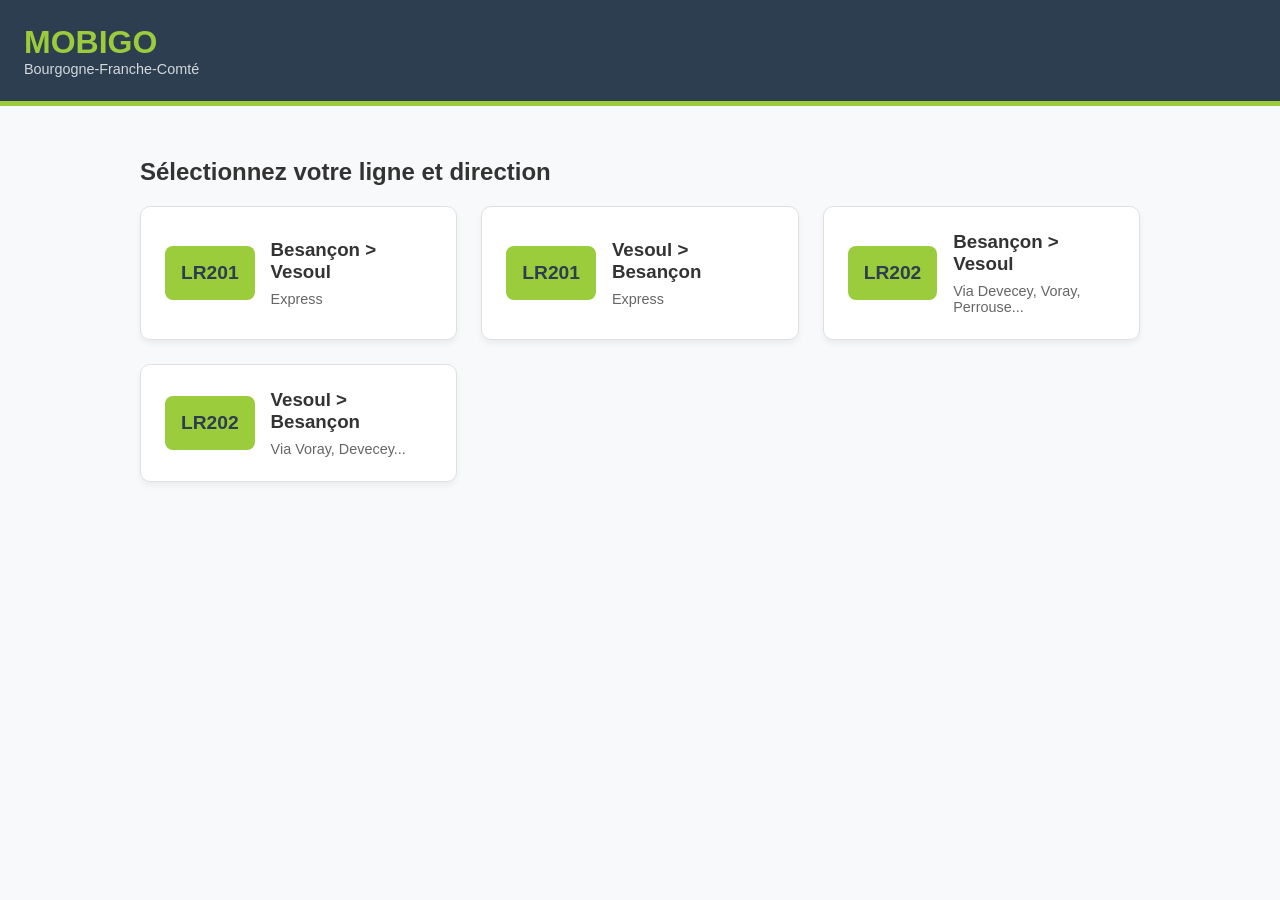
==== index.html @ 8940a07e "Add files via upload" ====
<!DOCTYPE html>
<html lang="fr">
<head>
    <meta charset="UTF-8">
    <meta name="viewport" content="width=device-width, initial-scale=1.0">
    <title>Horaires Mobigo</title>
    <link rel="stylesheet" href="style.css">
</head>
<body>
    <header class="main-header">
        <div class="logo-container">
            <h1>Mobigo</h1>
            <p>Bourgogne-Franche-Comté</p>
        </div>
    </header>
    
    <main>
        <h2>Sélectionnez votre ligne et direction</h2>
        <div class="lignes-grid">
            <!-- LR201 -->
            <a href="lr201_aller.html" class="card-ligne">
                <div class="ligne-badge">LR201</div>
                <div class="ligne-info">
                    <h3>Besançon > Vesoul</h3>
                    <p>Express</p>
                </div>
            </a>
            <a href="lr201_retour.html" class="card-ligne">
                <div class="ligne-badge">LR201</div>
                <div class="ligne-info">
                    <h3>Vesoul > Besançon</h3>
                    <p>Express</p>
                </div>
            </a>

            <!-- LR202 -->
            <a href="lr202_aller.html" class="card-ligne">
                <div class="ligne-badge">LR202</div>
                <div class="ligne-info">
                    <h3>Besançon > Vesoul</h3>
                    <p>Via Devecey, Voray, Perrouse...</p>
                </div>
            </a>
            <a href="lr202_retour.html" class="card-ligne">
                <div class="ligne-badge">LR202</div>
                <div class="ligne-info">
                    <h3>Vesoul > Besançon</h3>
                    <p>Via Voray, Devecey...</p>
                </div>
            </a>
        </div>
    </main>
</body>
</html>
---- style.css ----
:root {
    --mobigo-green: #9bcc3b; /* Vert Mobigo */
    --mobigo-dark: #2c3e50;
    --mobigo-light: #f8f9fa;
    --text-color: #333333;
    --border-color: #e0e0e0;
}

body {
    font-family: 'Segoe UI', Tahoma, Geneva, Verdana, sans-serif;
    margin: 0;
    padding: 0;
    background-color: var(--mobigo-light);
    color: var(--text-color);
}

/* En-tête principal */
.main-header, .ligne-header {
    background-color: var(--mobigo-dark);
    color: white;
    padding: 1.5rem;
    display: flex;
    align-items: center;
    border-bottom: 5px solid var(--mobigo-green);
}

.logo-container h1 {
    margin: 0;
    color: var(--mobigo-green);
    font-size: 2rem;
    text-transform: uppercase;
}

.logo-container p {
    margin: 0;
    font-size: 0.9rem;
    opacity: 0.8;
}

main {
    padding: 2rem 1rem;
    max-width: 1000px;
    margin: 0 auto;
}

/* Grille d'accueil */
.lignes-grid {
    display: grid;
    grid-template-columns: repeat(auto-fit, minmax(300px, 1fr));
    gap: 1.5rem;
    margin-top: 1rem;
}

.card-ligne {
    background: white;
    border-radius: 10px;
    padding: 1.5rem;
    display: flex;
    align-items: center;
    text-decoration: none;
    color: var(--text-color);
    box-shadow: 0 4px 6px rgba(0,0,0,0.05);
    border: 1px solid var(--border-color);
    transition: transform 0.2s, box-shadow 0.2s;
}

.card-ligne:hover {
    transform: translateY(-5px);
    box-shadow: 0 8px 15px rgba(0,0,0,0.1);
    border-color: var(--mobigo-green);
}

.ligne-badge, .ligne-badge-small {
    background-color: var(--mobigo-green);
    color: var(--mobigo-dark);
    font-weight: bold;
    padding: 1rem;
    border-radius: 8px;
    font-size: 1.2rem;
    margin-right: 1rem;
}

.ligne-badge-small {
    padding: 0.5rem;
    font-size: 1rem;
}

.ligne-info h3 { margin: 0 0 0.5rem 0; }
.ligne-info p { margin: 0; color: #666; font-size: 0.9rem; }

/* En-tête de page de ligne */
.ligne-header {
    justify-content: flex-start;
    gap: 1.5rem;
}

.header-title {
    display: flex;
    align-items: center;
}

.btn-retour {
    color: white;
    text-decoration: none;
    font-weight: bold;
    border: 1px solid white;
    padding: 0.5rem 1rem;
    border-radius: 5px;
}
.btn-retour:hover { background-color: rgba(255,255,255,0.1); }

/* Contrôles (Date et Heure) */
.controls-container {
    display: flex;
    justify-content: space-between;
    align-items: center;
    background: white;
    padding: 1rem;
    border-radius: 8px;
    margin-bottom: 1.5rem;
    box-shadow: 0 2px 4px rgba(0,0,0,0.05);
    flex-wrap: wrap;
    gap: 1rem;
}

input[type="date"] {
    padding: 0.5rem;
    border: 1px solid var(--border-color);
    border-radius: 5px;
    font-family: inherit;
    outline: none;
}
input[type="date"]:focus { border-color: var(--mobigo-green); }

.time-indicator {
    font-weight: bold;
    color: var(--mobigo-dark);
}
#current-time-display {
    color: var(--mobigo-green);
    font-size: 1.2rem;
}

/* Tableau des horaires */
.table-container {
    overflow-x: auto;
    background: white;
    border-radius: 8px;
    box-shadow: 0 2px 8px rgba(0,0,0,0.1);
}

.horaires-table {
    width: 100%;
    border-collapse: collapse;
}

.horaires-table th, .horaires-table td {
    padding: 15px;
    text-align: center;
    border-bottom: 1px solid var(--border-color);
    white-space: nowrap;
}

.horaires-table th {
    background-color: var(--mobigo-dark);
    color: white;
    font-weight: normal;
}

.stop-name {
    text-align: left !important;
    font-weight: bold;
    background-color: var(--mobigo-light);
    position: sticky;
    left: 0; /* Permet au nom de l'arrêt de rester visible quand on scroll à droite */
    z-index: 1;
    border-right: 2px solid var(--border-color);
}

/* États des trajets gérés par JavaScript */
.col-past {
    background-color: #f0f0f0;
    color: #999;
}
.col-next {
    background-color: rgba(155, 204, 59, 0.15); /* Vert Mobigo transparent */
    border-left: 3px solid var(--mobigo-green);
    border-right: 3px solid var(--mobigo-green);
    font-weight: bold;
    color: var(--mobigo-dark);
}

.hidden-col {
    display: none !important;
}
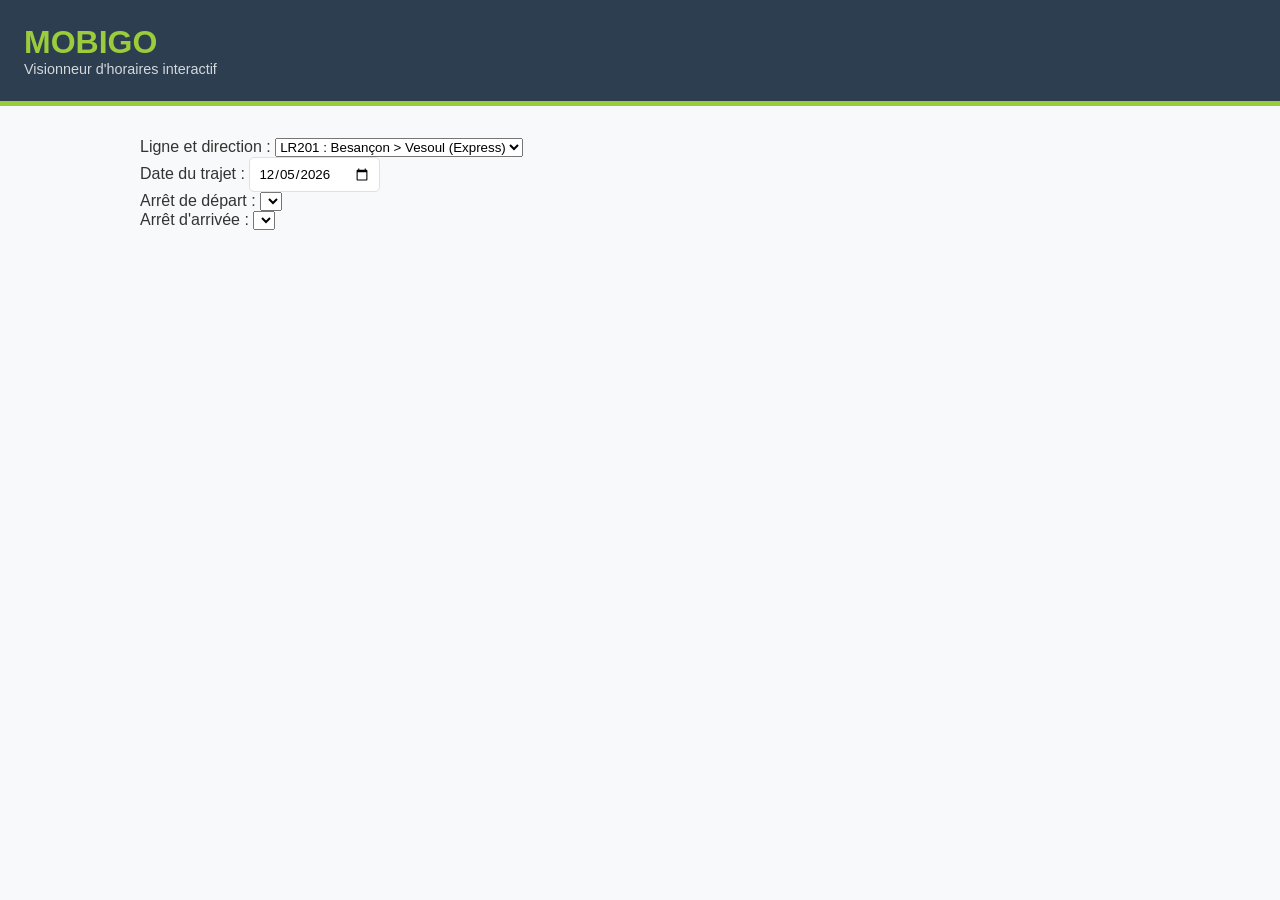
==== commit 52c0286f: "Modify index.html for schedule selection features Updated the title and added form elements for sele" ====
--- a/index.html
+++ b/index.html
@@ -3,52 +3,58 @@
 <head>
     <meta charset="UTF-8">
     <meta name="viewport" content="width=device-width, initial-scale=1.0">
-    <title>Horaires Mobigo</title>
+    <title>Mobigo - Emploi du temps</title>
     <link rel="stylesheet" href="style.css">
 </head>
 <body>
     <header class="main-header">
         <div class="logo-container">
             <h1>Mobigo</h1>
-            <p>Bourgogne-Franche-Comté</p>
+            <p>Visionneur d'horaires interactif</p>
         </div>
     </header>
     
     <main>
-        <h2>Sélectionnez votre ligne et direction</h2>
-        <div class="lignes-grid">
-            <!-- LR201 -->
-            <a href="lr201_aller.html" class="card-ligne">
-                <div class="ligne-badge">LR201</div>
-                <div class="ligne-info">
-                    <h3>Besançon > Vesoul</h3>
-                    <p>Express</p>
+        <div class="controls-card">
+            <div class="form-group">
+                <label>Ligne et direction :</label>
+                <select id="ligne-select">
+                    <option value="lr201_aller">LR201 : Besançon > Vesoul (Express)</option>
+                    <option value="lr201_retour">LR201 : Vesoul > Besançon (Express)</option>
+                    <option value="lr202_aller">LR202 : Besançon > Vesoul</option>
+                    <option value="lr202_retour">LR202 : Vesoul > Besançon</option>
+                </select>
+            </div>
+            
+            <div class="form-group">
+                <label>Date du trajet :</label>
+                <input type="date" id="date-trajet">
+            </div>
+
+            <div class="form-group">
+                <label>Arrêt de départ :</label>
+                <select id="depart-select"></select>
+            </div>
+
+            <div class="form-group">
+                <label>Arrêt d'arrivée :</label>
+                <select id="arrivee-select"></select>
+            </div>
+        </div>
+
+        <div class="agenda-container">
+            <!-- Grille des heures générée par JS -->
+            <div class="time-labels" id="time-labels"></div>
+            
+            <!-- Zone où les trajets s'affichent -->
+            <div class="timeline-grid" id="timeline-grid">
+                <div class="current-time-line" id="current-time-line">
+                    <div class="current-time-dot"></div>
                 </div>
-            </a>
-            <a href="lr201_retour.html" class="card-ligne">
-                <div class="ligne-badge">LR201</div>
-                <div class="ligne-info">
-                    <h3>Vesoul > Besançon</h3>
-                    <p>Express</p>
-                </div>
-            </a>
-
-            <!-- LR202 -->
-            <a href="lr202_aller.html" class="card-ligne">
-                <div class="ligne-badge">LR202</div>
-                <div class="ligne-info">
-                    <h3>Besançon > Vesoul</h3>
-                    <p>Via Devecey, Voray, Perrouse...</p>
-                </div>
-            </a>
-            <a href="lr202_retour.html" class="card-ligne">
-                <div class="ligne-badge">LR202</div>
-                <div class="ligne-info">
-                    <h3>Vesoul > Besançon</h3>
-                    <p>Via Voray, Devecey...</p>
-                </div>
-            </a>
+                <!-- Les cartes de bus apparaîtront ici -->
+            </div>
         </div>
     </main>
+    <script src="script.js"></script>
 </body>
 </html>
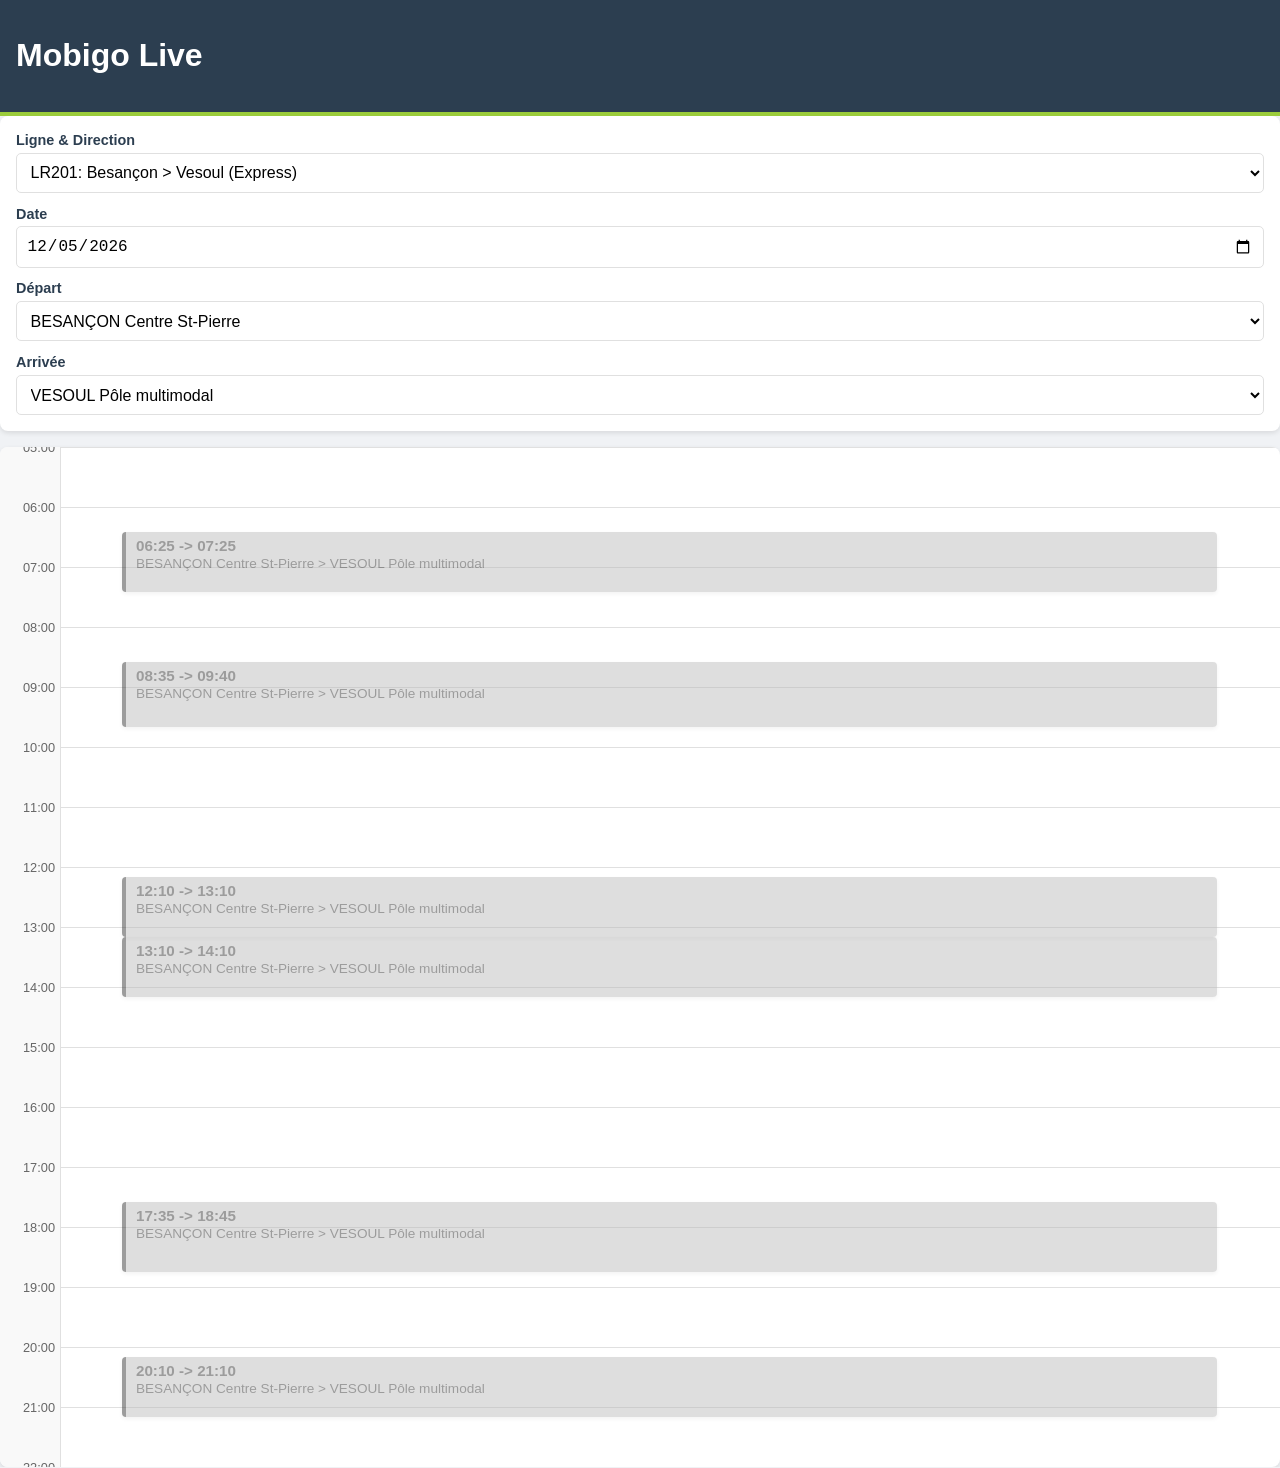
==== commit ae44d301: "Update title and viewport in index.html" ====
--- a/index.html
+++ b/index.html
@@ -2,59 +2,50 @@
 <html lang="fr">
 <head>
     <meta charset="UTF-8">
-    <meta name="viewport" content="width=device-width, initial-scale=1.0">
-    <title>Mobigo - Emploi du temps</title>
+    <meta name="viewport" content="width=device-width, initial-scale=1.0, maximum-scale=1.0, user-scalable=no">
+    <title>Mobigo - Horaires Interactifs</title>
     <link rel="stylesheet" href="style.css">
 </head>
 <body>
     <header class="main-header">
-        <div class="logo-container">
-            <h1>Mobigo</h1>
-            <p>Visionneur d'horaires interactif</p>
-        </div>
+        <h1>Mobigo Live</h1>
     </header>
     
-    <main>
-        <div class="controls-card">
-            <div class="form-group">
-                <label>Ligne et direction :</label>
-                <select id="ligne-select">
-                    <option value="lr201_aller">LR201 : Besançon > Vesoul (Express)</option>
-                    <option value="lr201_retour">LR201 : Vesoul > Besançon (Express)</option>
-                    <option value="lr202_aller">LR202 : Besançon > Vesoul</option>
-                    <option value="lr202_retour">LR202 : Vesoul > Besançon</option>
-                </select>
-            </div>
-            
-            <div class="form-group">
-                <label>Date du trajet :</label>
-                <input type="date" id="date-trajet">
-            </div>
+    <div class="controls-card">
+        <div class="form-group full-width">
+            <label>Ligne & Direction</label>
+            <select id="ligne-select">
+                <option value="lr201_aller">LR201: Besançon > Vesoul (Express)</option>
+                <option value="lr201_retour">LR201: Vesoul > Besançon (Express)</option>
+                <option value="lr202_aller">LR202: Besançon > Vesoul</option>
+                <option value="lr202_retour">LR202: Vesoul > Besançon</option>
+            </select>
+        </div>
+        <div class="form-group full-width">
+            <label>Date</label>
+            <input type="date" id="date-trajet">
+        </div>
+        <div class="form-group">
+            <label>Départ</label>
+            <select id="depart-select"></select>
+        </div>
+        <div class="form-group">
+            <label>Arrivée</label>
+            <select id="arrivee-select"></select>
+        </div>
+    </div>
 
-            <div class="form-group">
-                <label>Arrêt de départ :</label>
-                <select id="depart-select"></select>
-            </div>
-
-            <div class="form-group">
-                <label>Arrêt d'arrivée :</label>
-                <select id="arrivee-select"></select>
-            </div>
-        </div>
-
+    <div class="agenda-wrapper" id="agenda-scroll-area">
         <div class="agenda-container">
-            <!-- Grille des heures générée par JS -->
             <div class="time-labels" id="time-labels"></div>
-            
-            <!-- Zone où les trajets s'affichent -->
             <div class="timeline-grid" id="timeline-grid">
                 <div class="current-time-line" id="current-time-line">
                     <div class="current-time-dot"></div>
                 </div>
-                <!-- Les cartes de bus apparaîtront ici -->
             </div>
         </div>
-    </main>
+    </div>
+
     <script src="script.js"></script>
 </body>
 </html>
--- a/style.css
+++ b/style.css
@@ -1,8 +1,7 @@
 :root {
-    --mobigo-green: #9bcc3b; /* Vert Mobigo */
+    --mobigo-green: #9bcc3b;
     --mobigo-dark: #2c3e50;
-    --mobigo-light: #f8f9fa;
-    --text-color: #333333;
+    --bg-color: #f0f2f5;
     --border-color: #e0e0e0;
 }
 
@@ -10,186 +9,114 @@
     font-family: 'Segoe UI', Tahoma, Geneva, Verdana, sans-serif;
     margin: 0;
     padding: 0;
-    background-color: var(--mobigo-light);
-    color: var(--text-color);
+    background-color: var(--bg-color);
+    color: #333;
 }
 
-/* En-tête principal */
-.main-header, .ligne-header {
+.main-header {
     background-color: var(--mobigo-dark);
     color: white;
-    padding: 1.5rem;
-    display: flex;
-    align-items: center;
-    border-bottom: 5px solid var(--mobigo-green);
+    padding: 1rem;
+    border-bottom: 4px solid var(--mobigo-green);
+    position: sticky;
+    top: 0;
+    z-index: 100;
 }
 
-.logo-container h1 {
-    margin: 0;
-    color: var(--mobigo-green);
-    font-size: 2rem;
-    text-transform: uppercase;
-}
+.logo-container h1 { margin: 0; color: var(--mobigo-green); font-size: 1.5rem; text-transform: uppercase; }
+.logo-container p { margin: 0; font-size: 0.8rem; opacity: 0.8; }
 
-.logo-container p {
-    margin: 0;
-    font-size: 0.9rem;
-    opacity: 0.8;
-}
+main { max-width: 800px; margin: 0 auto; padding: 1rem; }
 
-main {
-    padding: 2rem 1rem;
-    max-width: 1000px;
-    margin: 0 auto;
-}
-
-/* Grille d'accueil */
-.lignes-grid {
-    display: grid;
-    grid-template-columns: repeat(auto-fit, minmax(300px, 1fr));
-    gap: 1.5rem;
-    margin-top: 1rem;
-}
-
-.card-ligne {
-    background: white;
-    border-radius: 10px;
-    padding: 1.5rem;
-    display: flex;
-    align-items: center;
-    text-decoration: none;
-    color: var(--text-color);
-    box-shadow: 0 4px 6px rgba(0,0,0,0.05);
-    border: 1px solid var(--border-color);
-    transition: transform 0.2s, box-shadow 0.2s;
-}
-
-.card-ligne:hover {
-    transform: translateY(-5px);
-    box-shadow: 0 8px 15px rgba(0,0,0,0.1);
-    border-color: var(--mobigo-green);
-}
-
-.ligne-badge, .ligne-badge-small {
-    background-color: var(--mobigo-green);
-    color: var(--mobigo-dark);
-    font-weight: bold;
-    padding: 1rem;
-    border-radius: 8px;
-    font-size: 1.2rem;
-    margin-right: 1rem;
-}
-
-.ligne-badge-small {
-    padding: 0.5rem;
-    font-size: 1rem;
-}
-
-.ligne-info h3 { margin: 0 0 0.5rem 0; }
-.ligne-info p { margin: 0; color: #666; font-size: 0.9rem; }
-
-/* En-tête de page de ligne */
-.ligne-header {
-    justify-content: flex-start;
-    gap: 1.5rem;
-}
-
-.header-title {
-    display: flex;
-    align-items: center;
-}
-
-.btn-retour {
-    color: white;
-    text-decoration: none;
-    font-weight: bold;
-    border: 1px solid white;
-    padding: 0.5rem 1rem;
-    border-radius: 5px;
-}
-.btn-retour:hover { background-color: rgba(255,255,255,0.1); }
-
-/* Contrôles (Date et Heure) */
-.controls-container {
-    display: flex;
-    justify-content: space-between;
-    align-items: center;
+/* Panneau de contrôle */
+.controls-card {
     background: white;
     padding: 1rem;
     border-radius: 8px;
-    margin-bottom: 1.5rem;
-    box-shadow: 0 2px 4px rgba(0,0,0,0.05);
-    flex-wrap: wrap;
-    gap: 1rem;
+    box-shadow: 0 2px 5px rgba(0,0,0,0.1);
+    margin-bottom: 1rem;
+    display: flex;
+    flex-direction: column;
+    gap: 0.8rem;
 }
 
-input[type="date"] {
-    padding: 0.5rem;
-    border: 1px solid var(--border-color);
-    border-radius: 5px;
-    font-family: inherit;
-    outline: none;
-}
-input[type="date"]:focus { border-color: var(--mobigo-green); }
-
-.time-indicator {
-    font-weight: bold;
-    color: var(--mobigo-dark);
-}
-#current-time-display {
-    color: var(--mobigo-green);
-    font-size: 1.2rem;
+.form-group label { font-size: 0.9rem; font-weight: bold; color: var(--mobigo-dark); margin-bottom: 0.3rem; display: block; }
+select, input[type="date"] {
+    width: 100%; padding: 0.6rem; border: 1px solid var(--border-color);
+    border-radius: 5px; font-size: 1rem; box-sizing: border-box; background: #fff;
 }
 
-/* Tableau des horaires */
-.table-container {
-    overflow-x: auto;
+/* Agenda Container */
+.agenda-container {
+    display: flex;
     background: white;
     border-radius: 8px;
-    box-shadow: 0 2px 8px rgba(0,0,0,0.1);
+    box-shadow: 0 2px 5px rgba(0,0,0,0.1);
+    overflow: hidden;
+    height: 1020px; /* 17h * 60px/heure */
+    position: relative;
 }
 
-.horaires-table {
-    width: 100%;
-    border-collapse: collapse;
+.time-labels {
+    width: 60px;
+    background: #f9f9f9;
+    border-right: 1px solid var(--border-color);
+    position: relative;
 }
 
-.horaires-table th, .horaires-table td {
-    padding: 15px;
-    text-align: center;
-    border-bottom: 1px solid var(--border-color);
-    white-space: nowrap;
+.time-label {
+    position: absolute;
+    right: 5px;
+    transform: translateY(-50%);
+    font-size: 0.8rem;
+    color: #666;
 }
 
-.horaires-table th {
-    background-color: var(--mobigo-dark);
-    color: white;
-    font-weight: normal;
+.timeline-grid {
+    flex-grow: 1;
+    position: relative;
+    background-size: 100% 60px; /* Grille d'une heure */
+    background-image: linear-gradient(to bottom, var(--border-color) 1px, transparent 1px);
 }
 
-.stop-name {
-    text-align: left !important;
-    font-weight: bold;
-    background-color: var(--mobigo-light);
-    position: sticky;
-    left: 0; /* Permet au nom de l'arrêt de rester visible quand on scroll à droite */
-    z-index: 1;
-    border-right: 2px solid var(--border-color);
+/* Ligne de l'heure actuelle */
+.current-time-line {
+    position: absolute;
+    width: 100%;
+    border-top: 2px solid #ea4335; /* Rouge Google Agenda */
+    z-index: 50;
+    left: 0;
+    pointer-events: none;
 }
 
-/* États des trajets gérés par JavaScript */
-.col-past {
-    background-color: #f0f0f0;
-    color: #999;
-}
-.col-next {
-    background-color: rgba(155, 204, 59, 0.15); /* Vert Mobigo transparent */
-    border-left: 3px solid var(--mobigo-green);
-    border-right: 3px solid var(--mobigo-green);
-    font-weight: bold;
-    color: var(--mobigo-dark);
+.current-time-dot {
+    position: absolute;
+    width: 10px;
+    height: 10px;
+    background: #ea4335;
+    border-radius: 50%;
+    left: -5px;
+    top: -6px;
 }
 
-.hidden-col {
-    display: none !important;
+/* Carte Trajet (L'événement) */
+.trip-card {
+    position: absolute;
+    left: 5%;
+    width: 90%;
+    background-color: rgba(155, 204, 59, 0.9); /* Vert Mobigo transparent */
+    border-left: 4px solid var(--mobigo-dark);
+    border-radius: 4px;
+    padding: 5px 10px;
+    box-sizing: border-box;
+    color: var(--mobigo-dark);
+    font-size: 0.85rem;
+    overflow: hidden;
+    box-shadow: 0 2px 4px rgba(0,0,0,0.1);
+    display: flex;
+    flex-direction: column;
+    justify-content: flex-start;
 }
+
+.trip-card strong { display: block; font-size: 0.95rem; margin-bottom: 2px; }
+.trip-card.past { opacity: 0.5; filter: grayscale(100%); }
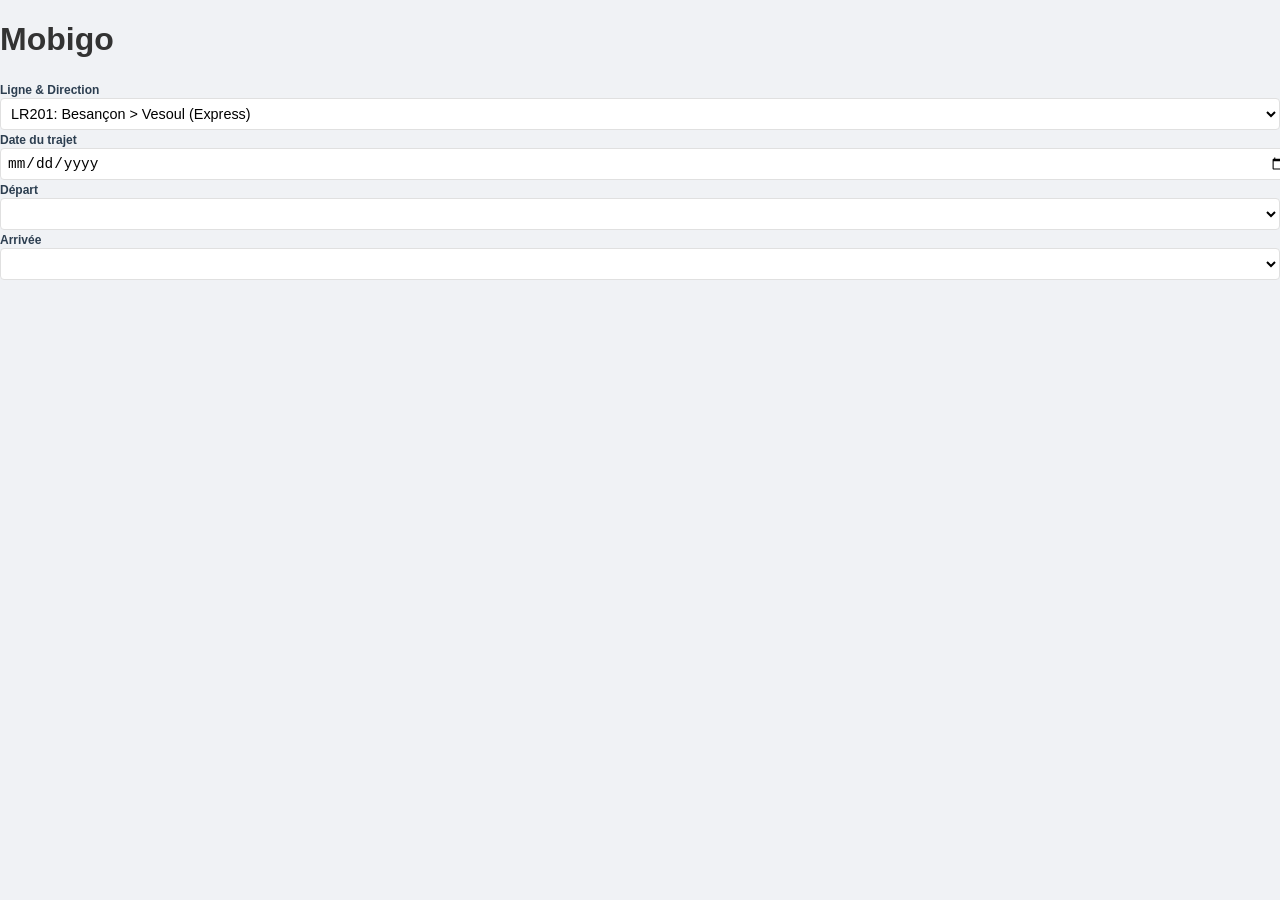
==== commit 54cb1b2e: "Refactor index.html structure and titles" ====
--- a/index.html
+++ b/index.html
@@ -3,47 +3,42 @@
 <head>
     <meta charset="UTF-8">
     <meta name="viewport" content="width=device-width, initial-scale=1.0, maximum-scale=1.0, user-scalable=no">
-    <title>Mobigo - Horaires Interactifs</title>
+    <title>Mobigo - Horaires</title>
     <link rel="stylesheet" href="style.css">
 </head>
 <body>
-    <header class="main-header">
-        <h1>Mobigo Live</h1>
+    <header>
+        <h1>Mobigo</h1>
     </header>
     
-    <div class="controls-card">
-        <div class="form-group full-width">
-            <label>Ligne & Direction</label>
-            <select id="ligne-select">
-                <option value="lr201_aller">LR201: Besançon > Vesoul (Express)</option>
-                <option value="lr201_retour">LR201: Vesoul > Besançon (Express)</option>
-                <option value="lr202_aller">LR202: Besançon > Vesoul</option>
-                <option value="lr202_retour">LR202: Vesoul > Besançon</option>
-            </select>
-        </div>
-        <div class="form-group full-width">
-            <label>Date</label>
-            <input type="date" id="date-trajet">
-        </div>
-        <div class="form-group">
-            <label>Départ</label>
-            <select id="depart-select"></select>
-        </div>
-        <div class="form-group">
-            <label>Arrivée</label>
-            <select id="arrivee-select"></select>
+    <div class="filters-container">
+        <div class="filter-grid">
+            <div class="filter-full">
+                <label>Ligne & Direction</label>
+                <select id="ligne-select">
+                    <option value="lr201_aller">LR201: Besançon > Vesoul (Express)</option>
+                    <option value="lr201_retour">LR201: Vesoul > Besançon (Express)</option>
+                    <option value="lr202_aller">LR202: Besançon > Vesoul</option>
+                    <option value="lr202_retour">LR202: Vesoul > Besançon</option>
+                </select>
+            </div>
+            <div class="filter-full">
+                <label>Date du trajet</label>
+                <input type="date" id="date-trajet">
+            </div>
+            <div>
+                <label>Départ</label>
+                <select id="depart-select"></select>
+            </div>
+            <div>
+                <label>Arrivée</label>
+                <select id="arrivee-select"></select>
+            </div>
         </div>
     </div>
 
-    <div class="agenda-wrapper" id="agenda-scroll-area">
-        <div class="agenda-container">
-            <div class="time-labels" id="time-labels"></div>
-            <div class="timeline-grid" id="timeline-grid">
-                <div class="current-time-line" id="current-time-line">
-                    <div class="current-time-dot"></div>
-                </div>
-            </div>
-        </div>
+    <div class="results-container" id="results-container">
+        <!-- Les cartes s'afficheront ici -->
     </div>
 
     <script src="script.js"></script>
--- a/style.css
+++ b/style.css
@@ -3,120 +3,94 @@
     --mobigo-dark: #2c3e50;
     --bg-color: #f0f2f5;
     --border-color: #e0e0e0;
+    --red-line: #ea4335;
 }
 
 body {
     font-family: 'Segoe UI', Tahoma, Geneva, Verdana, sans-serif;
-    margin: 0;
-    padding: 0;
+    margin: 0; padding: 0;
     background-color: var(--bg-color);
     color: #333;
+    display: flex; flex-direction: column;
+    height: 100vh;
+    overflow: hidden;
 }
 
 .main-header {
     background-color: var(--mobigo-dark);
-    color: white;
-    padding: 1rem;
-    border-bottom: 4px solid var(--mobigo-green);
-    position: sticky;
-    top: 0;
-    z-index: 100;
+    color: white; padding: 10px 15px;
+    border-bottom: 3px solid var(--mobigo-green);
+    display: flex; justify-content: space-between; align-items: center;
 }
+.main-header h1 { margin: 0; color: var(--mobigo-green); font-size: 1.2rem; text-transform: uppercase; }
 
-.logo-container h1 { margin: 0; color: var(--mobigo-green); font-size: 1.5rem; text-transform: uppercase; }
-.logo-container p { margin: 0; font-size: 0.8rem; opacity: 0.8; }
+.controls-card {
+    background: white; padding: 10px;
+    box-shadow: 0 2px 5px rgba(0,0,0,0.1);
+    display: grid; grid-template-columns: 1fr 1fr; gap: 8px;
+    z-index: 10;
+}
+.form-group { display: flex; flex-direction: column; }
+.form-group.full-width { grid-column: span 2; }
 
-main { max-width: 800px; margin: 0 auto; padding: 1rem; }
+label { font-size: 0.75rem; font-weight: bold; color: var(--mobigo-dark); margin-bottom: 2px; }
+select, input[type="date"] {
+    width: 100%; padding: 6px; border: 1px solid var(--border-color);
+    border-radius: 4px; font-size: 0.9rem; background: #fff; outline: none;
+}
+select:focus, input[type="date"]:focus { border-color: var(--mobigo-green); }
 
-/* Panneau de contrôle */
-.controls-card {
-    background: white;
-    padding: 1rem;
-    border-radius: 8px;
-    box-shadow: 0 2px 5px rgba(0,0,0,0.1);
-    margin-bottom: 1rem;
-    display: flex;
-    flex-direction: column;
-    gap: 0.8rem;
-}
-
-.form-group label { font-size: 0.9rem; font-weight: bold; color: var(--mobigo-dark); margin-bottom: 0.3rem; display: block; }
-select, input[type="date"] {
-    width: 100%; padding: 0.6rem; border: 1px solid var(--border-color);
-    border-radius: 5px; font-size: 1rem; box-sizing: border-box; background: #fff;
-}
-
-/* Agenda Container */
-.agenda-container {
-    display: flex;
-    background: white;
-    border-radius: 8px;
-    box-shadow: 0 2px 5px rgba(0,0,0,0.1);
-    overflow: hidden;
-    height: 1020px; /* 17h * 60px/heure */
+.agenda-wrapper {
+    flex-grow: 1;
+    overflow-y: auto;
+    scroll-behavior: smooth;
     position: relative;
 }
 
-.time-labels {
-    width: 60px;
-    background: #f9f9f9;
-    border-right: 1px solid var(--border-color);
-    position: relative;
+.agenda-container {
+    display: flex; position: relative;
+    height: 1080px;
+    background: white;
 }
 
+.time-labels {
+    width: 50px; background: #f9f9f9;
+    border-right: 1px solid var(--border-color);
+    position: sticky; left: 0; z-index: 5;
+}
 .time-label {
-    position: absolute;
-    right: 5px;
+    position: absolute; right: 5px;
     transform: translateY(-50%);
-    font-size: 0.8rem;
-    color: #666;
+    font-size: 0.75rem; color: #666;
 }
 
 .timeline-grid {
-    flex-grow: 1;
-    position: relative;
-    background-size: 100% 60px; /* Grille d'une heure */
+    flex-grow: 1; position: relative;
+    background-size: 100% 60px;
     background-image: linear-gradient(to bottom, var(--border-color) 1px, transparent 1px);
 }
 
-/* Ligne de l'heure actuelle */
 .current-time-line {
-    position: absolute;
-    width: 100%;
-    border-top: 2px solid #ea4335; /* Rouge Google Agenda */
-    z-index: 50;
-    left: 0;
-    pointer-events: none;
+    position: absolute; width: 100%;
+    border-top: 2px solid var(--red-line);
+    z-index: 50; left: 0; pointer-events: none;
+}
+.current-time-dot {
+    position: absolute; width: 10px; height: 10px;
+    background: var(--red-line); border-radius: 50%;
+    left: -5px; top: -6px;
 }
 
-.current-time-dot {
-    position: absolute;
-    width: 10px;
-    height: 10px;
-    background: #ea4335;
-    border-radius: 50%;
-    left: -5px;
-    top: -6px;
-}
-
-/* Carte Trajet (L'événement) */
 .trip-card {
     position: absolute;
-    left: 5%;
-    width: 90%;
-    background-color: rgba(155, 204, 59, 0.9); /* Vert Mobigo transparent */
+    background-color: rgba(155, 204, 59, 0.95);
     border-left: 4px solid var(--mobigo-dark);
-    border-radius: 4px;
-    padding: 5px 10px;
-    box-sizing: border-box;
-    color: var(--mobigo-dark);
-    font-size: 0.85rem;
-    overflow: hidden;
-    box-shadow: 0 2px 4px rgba(0,0,0,0.1);
-    display: flex;
-    flex-direction: column;
-    justify-content: flex-start;
+    border-radius: 4px; padding: 4px 6px;
+    box-sizing: border-box; color: var(--mobigo-dark);
+    font-size: 0.75rem; overflow: hidden;
+    box-shadow: 0 2px 4px rgba(0,0,0,0.15);
+    display: flex; flex-direction: column;
+    transition: opacity 0.3s;
 }
-
-.trip-card strong { display: block; font-size: 0.95rem; margin-bottom: 2px; }
-.trip-card.past { opacity: 0.5; filter: grayscale(100%); }
+.trip-card strong { font-size: 0.85rem; margin-bottom: 2px; }
+.trip-card.past { opacity: 0.4; filter: grayscale(100%); }
